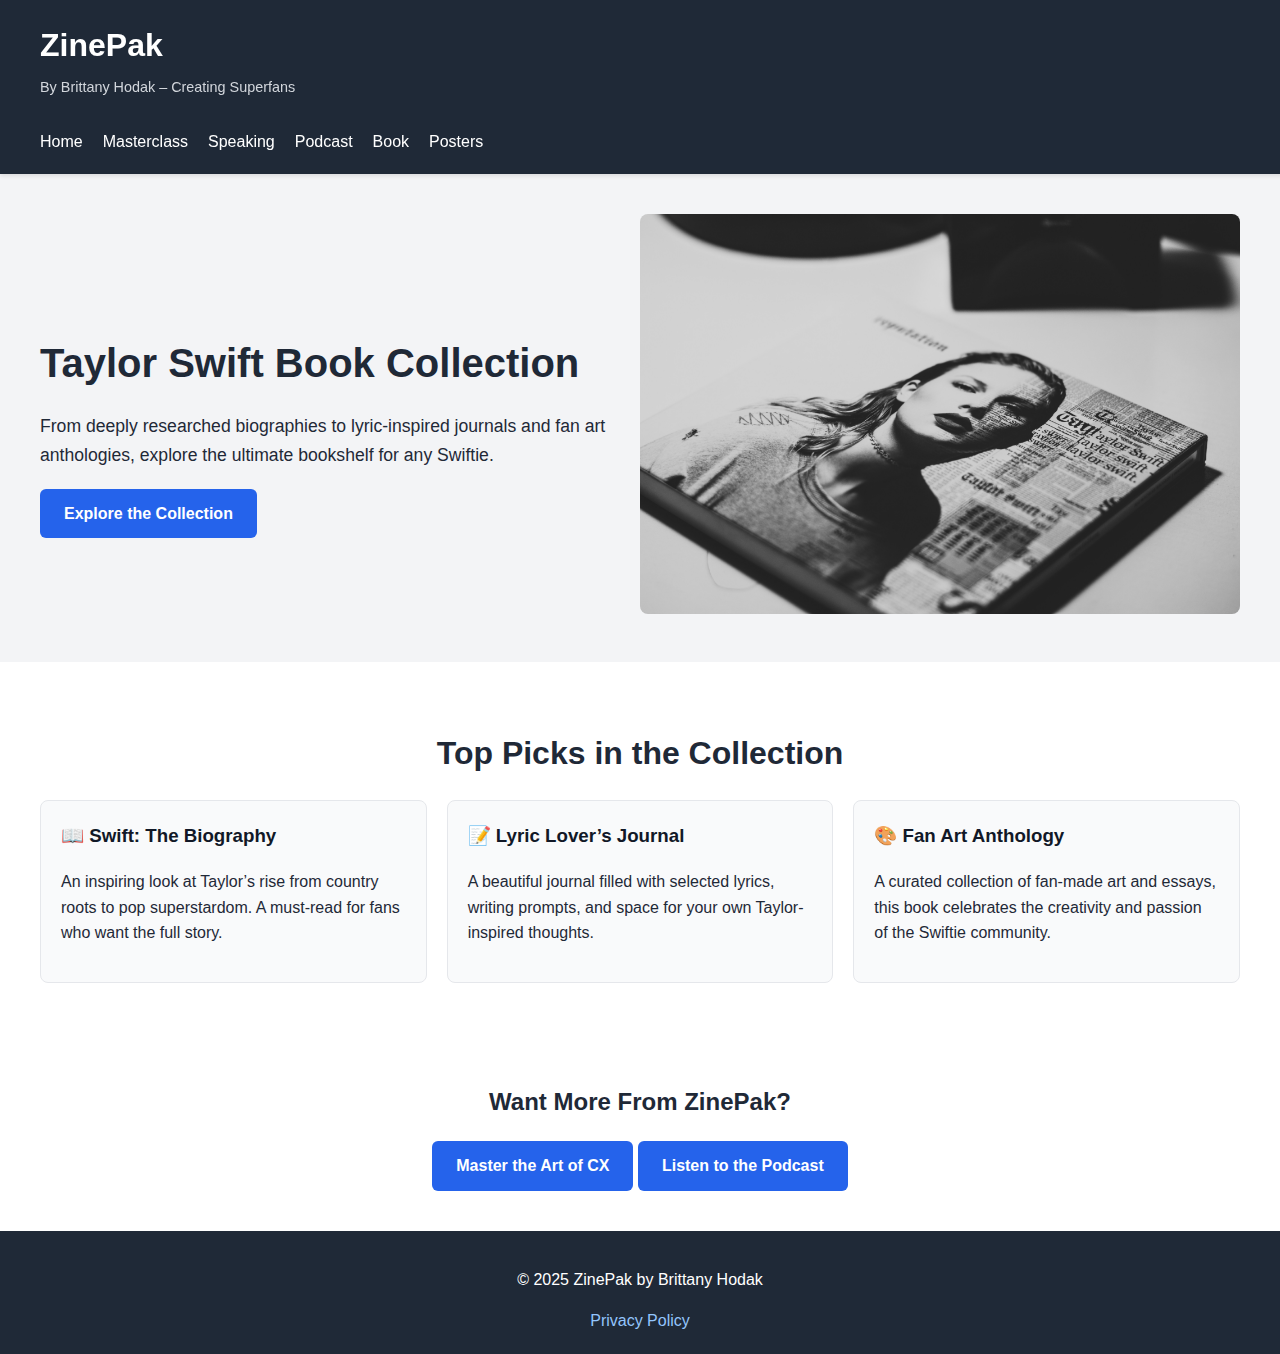
==== book.html @ e821c4bd "initial commit" ====
<!DOCTYPE html>
<html lang="en">

<head>
  <meta charset="UTF-8" />
  <meta name="viewport" content="width=device-width, initial-scale=1.0" />
  <title>Taylor Swift Book Collection – A Journey Through Lyrics & Life</title>
  <meta name="description"
    content="Explore exclusive Taylor Swift books, from collector editions to lyric journals. Perfect for Swifties who want more than just music." />
  <link rel="stylesheet" href="style.css" />

  <!-- Google Analytics -->
  <script async src="https://www.googletagmanager.com/gtag/js?id=UA-XXXXX-Y"></script>
  <script>
    window.dataLayer = window.dataLayer || [];
    function gtag() { dataLayer.push(arguments); }
    gtag('js', new Date());
    gtag('config', 'UA-XXXXX-Y');
  </script>
</head>

<body>
  <header class="site-header">
    <div class="logo">
      <h1>ZinePak</h1>
      <p class="tagline">By Brittany Hodak – Creating Superfans</p>
    </div>
    <nav class="main-nav">
      <ul>
        <li><a href="index.html">Home</a></li>
        <li><a href="masterclass.html">Masterclass</a></li>
        <li><a href="speaking.html">Speaking</a></li>
        <li><a href="podcast.html">Podcast</a></li>
        <li><a href="book.html" class="active">Book</a></li>
        <li><a href="posters.html">Posters</a></li>
      </ul>
    </nav>
  </header>

  <main>
    <section class="hero">
      <div class="hero-text">
        <h2>Taylor Swift Book Collection</h2>
        <p>From deeply researched biographies to lyric-inspired journals and fan art anthologies, explore the ultimate
          bookshelf for any Swiftie.</p>
        <a href="#" class="cta-button">Explore the Collection</a>
      </div>
      <div class="hero-image">
        <img src="assets/images/taylor-swift-book.jpg" alt="Taylor Swift Book Covers and Collections" />
      </div>
    </section>

    <section class="features">
      <h2>Top Picks in the Collection</h2>
      <div class="feature-grid">
        <div class="feature">
          <h3>📖 Swift: The Biography</h3>
          <p>An inspiring look at Taylor’s rise from country roots to pop superstardom. A must-read for fans who want
            the full story.</p>
        </div>
        <div class="feature">
          <h3>📝 Lyric Lover’s Journal</h3>
          <p>A beautiful journal filled with selected lyrics, writing prompts, and space for your own Taylor-inspired
            thoughts.</p>
        </div>
        <div class="feature">
          <h3>🎨 Fan Art Anthology</h3>
          <p>A curated collection of fan-made art and essays, this book celebrates the creativity and passion of the
            Swiftie community.</p>
        </div>
      </div>
    </section>

    <section class="cta-section" style="text-align:center; padding: 40px;">
      <h2>Want More From ZinePak?</h2>
      <a href="masterclass.html" class="cta-button">Master the Art of CX</a>
      <a href="podcast.html" class="cta-button">Listen to the Podcast</a>
    </section>
  </main>

  <footer>
    <div class="footer-content">
      <p>&copy; 2025 ZinePak by Brittany Hodak</p>
      <a href="privacy.html">Privacy Policy</a>
    </div>
  </footer>
</body>

</html>
---- style.css ----
/* Global styles */
body {
  margin: 0;
  padding: 0;
  font-family: "Segoe UI", Tahoma, Geneva, Verdana, sans-serif;
  background-color: #ffffff;
  color: #1f2937;
  line-height: 1.6;
}

a {
  color: #2563eb;
  text-decoration: none;
}

a:hover {
  text-decoration: underline;
}

/* Header */
.site-header {
  background-color: #1f2937;
  color: #ffffff;
  padding: 20px 40px;
  display: flex;
  flex-direction: column;
  align-items: flex-start;
  position: sticky;
  top: 0;
  z-index: 999;
  width: 100%;
  box-shadow: 0 2px 4px rgba(0, 0, 0, 0.1);
}

.logo h1 {
  margin: 0;
  font-size: 2em;
}

.logo .tagline {
  font-size: 0.9em;
  margin-top: 5px;
  color: #d1d5db;
}

.main-nav ul {
  list-style: none;
  padding: 0;
  margin: 15px 0 0;
  display: flex;
  flex-wrap: wrap;
  gap: 20px;
  flex-direction: row;
}

.main-nav a {
  color: #ffffff;
  font-weight: 500;
}

/* Hero section */
.hero {
  display: flex;
  flex-wrap: wrap;
  align-items: center;
  padding: 40px;
  background-color: #f3f4f6;
}

.hero-text {
  flex: 1 1 300px;
}

.hero-text h2 {
  font-size: 2.5em;
  margin-bottom: 10px;
}

.hero-text p {
  font-size: 1.1em;
  margin-bottom: 20px;
}

.cta-button {
  display: inline-block;
  padding: 12px 24px;
  background-color: #2563eb;
  color: #fff;
  border-radius: 6px;
  font-weight: bold;
  transition: background-color 0.3s ease;
}

.cta-button:hover {
  background-color: #1d4ed8;
}

.hero-image {
  flex: 1 1 300px;
  text-align: center;
}

.hero-image img {
  max-width: 100%;
  border-radius: 8px;
}

/* Features section */
.features {
  padding: 40px;
  background-color: #ffffff;
}

.features h2 {
  font-size: 2em;
  margin-bottom: 20px;
  text-align: center;
}

.feature-grid {
  display: grid;
  grid-template-columns: repeat(auto-fit, minmax(250px, 1fr));
  gap: 20px;
  margin-top: 20px;
}

.feature {
  padding: 20px;
  background-color: #f9fafb;
  border-radius: 8px;
  border: 1px solid #e5e7eb;
  transition: transform 0.3s ease;
}

.feature:hover {
  transform: translateY(-5px);
}

.feature h3 {
  margin-top: 0;
  color: #111827;
}

/* Testimonials section */
.testimonials {
  padding: 40px;
  background-color: #f3f4f6;
  text-align: center;
}

.testimonials img {
  max-width: 300px;
  margin: 20px 0;
}

.testimonials .quote {
  font-style: italic;
  font-weight: 500;
  color: #374151;
}

/* Footer */
footer {
  background-color: #1f2937;
  color: #ffffff;
  padding: 20px 40px;
  text-align: center;
}

footer a {
  color: #93c5fd;
}

@media (max-width: 1024px) {
  .hero {
    padding: 30px 20px;
  }

  .features {
    padding: 30px 20px;
  }

  .feature-grid {
    grid-template-columns: repeat(auto-fit, minmax(220px, 1fr));
  }

  .hero-text h2 {
    font-size: 2em;
  }

  .hero-text p {
    font-size: 1em;
  }
}

@media (max-width: 768px) {
  .site-header {
    padding: 15px 20px;
  }

  .logo h1 {
    font-size: 1.5em;
  }

  .logo .tagline {
    font-size: 0.9em;
  }

  .main-nav ul {
    flex-direction: column;
    gap: 10px;
  }

  .main-nav a {
    display: block;
    padding: 8px 0;
    font-size: 1rem;
  }

  .hero {
    flex-direction: column;
    text-align: center;
  }

  .hero-text {
    margin-bottom: 20px;
  }

  .cta-button {
    width: 100%;
    max-width: 280px;
    margin: 10px auto;
    font-size: 1rem;
  }

  .hero-image img {
    max-width: 100%;
    height: auto;
  }

  .features h2,
  .cta-section h2 {
    font-size: 1.6em;
  }

  .feature {
    padding: 15px;
  }

  footer {
    padding: 20px 20px;
  }

  .feature-grid {
    grid-template-columns: 1fr;
  }

  .cta-section {
    padding: 30px 20px;
  }
}
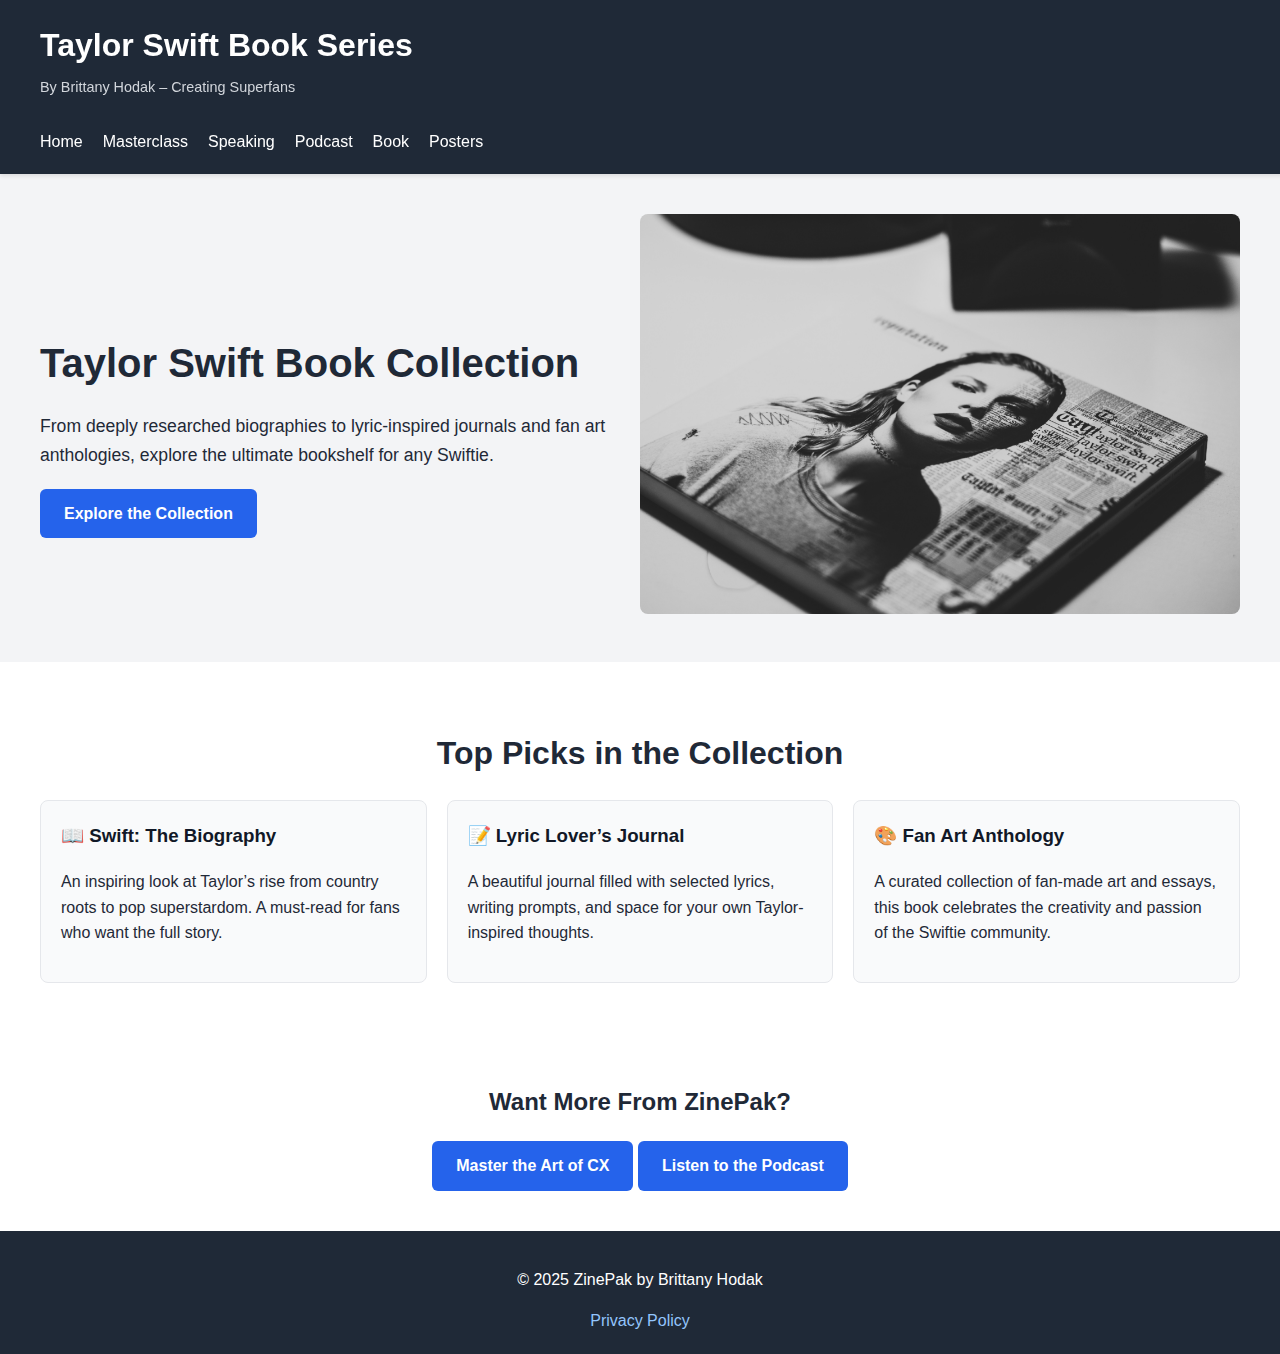
==== commit e405dbfa: "updated h1 on all pages" ====
--- a/book.html
+++ b/book.html
@@ -22,7 +22,7 @@
 <body>
   <header class="site-header">
     <div class="logo">
-      <h1>ZinePak</h1>
+      <h1>Taylor Swift Book Series</h1>
       <p class="tagline">By Brittany Hodak – Creating Superfans</p>
     </div>
     <nav class="main-nav">
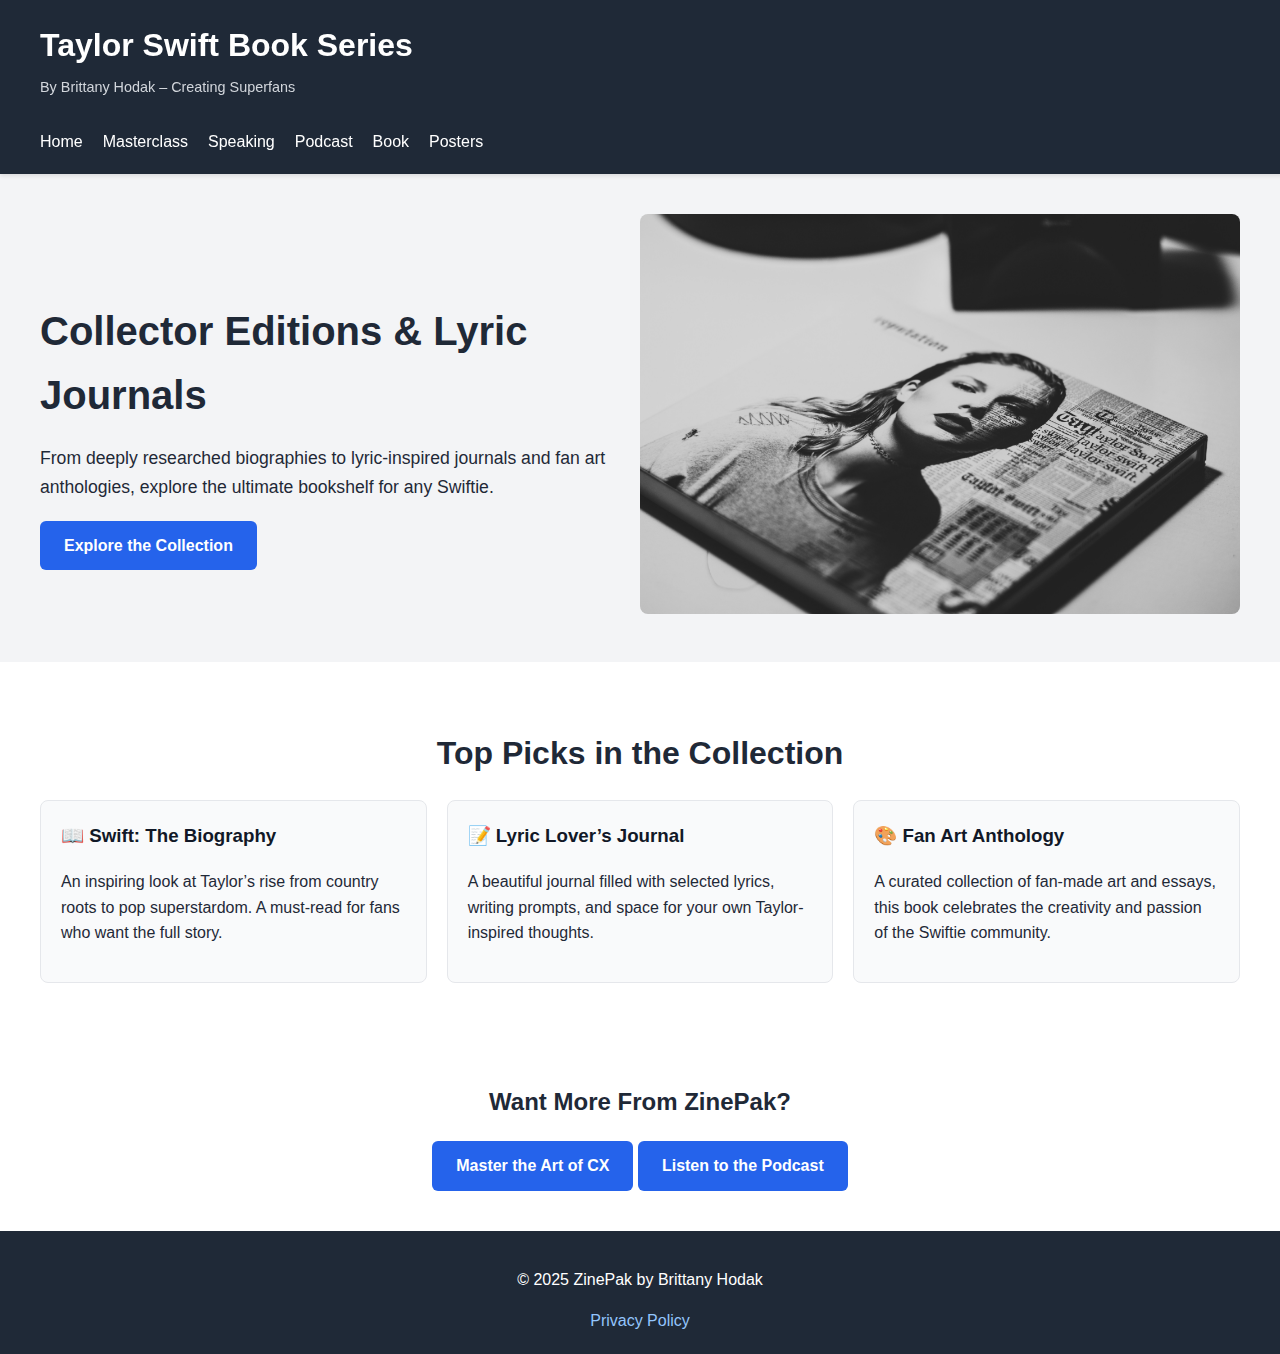
==== commit 807f5fbd: "updated h2 on all pages" ====
--- a/book.html
+++ b/book.html
@@ -40,7 +40,7 @@
   <main>
     <section class="hero">
       <div class="hero-text">
-        <h2>Taylor Swift Book Collection</h2>
+        <h2>Collector Editions & Lyric Journals</h2>
         <p>From deeply researched biographies to lyric-inspired journals and fan art anthologies, explore the ultimate
           bookshelf for any Swiftie.</p>
         <a href="#" class="cta-button">Explore the Collection</a>
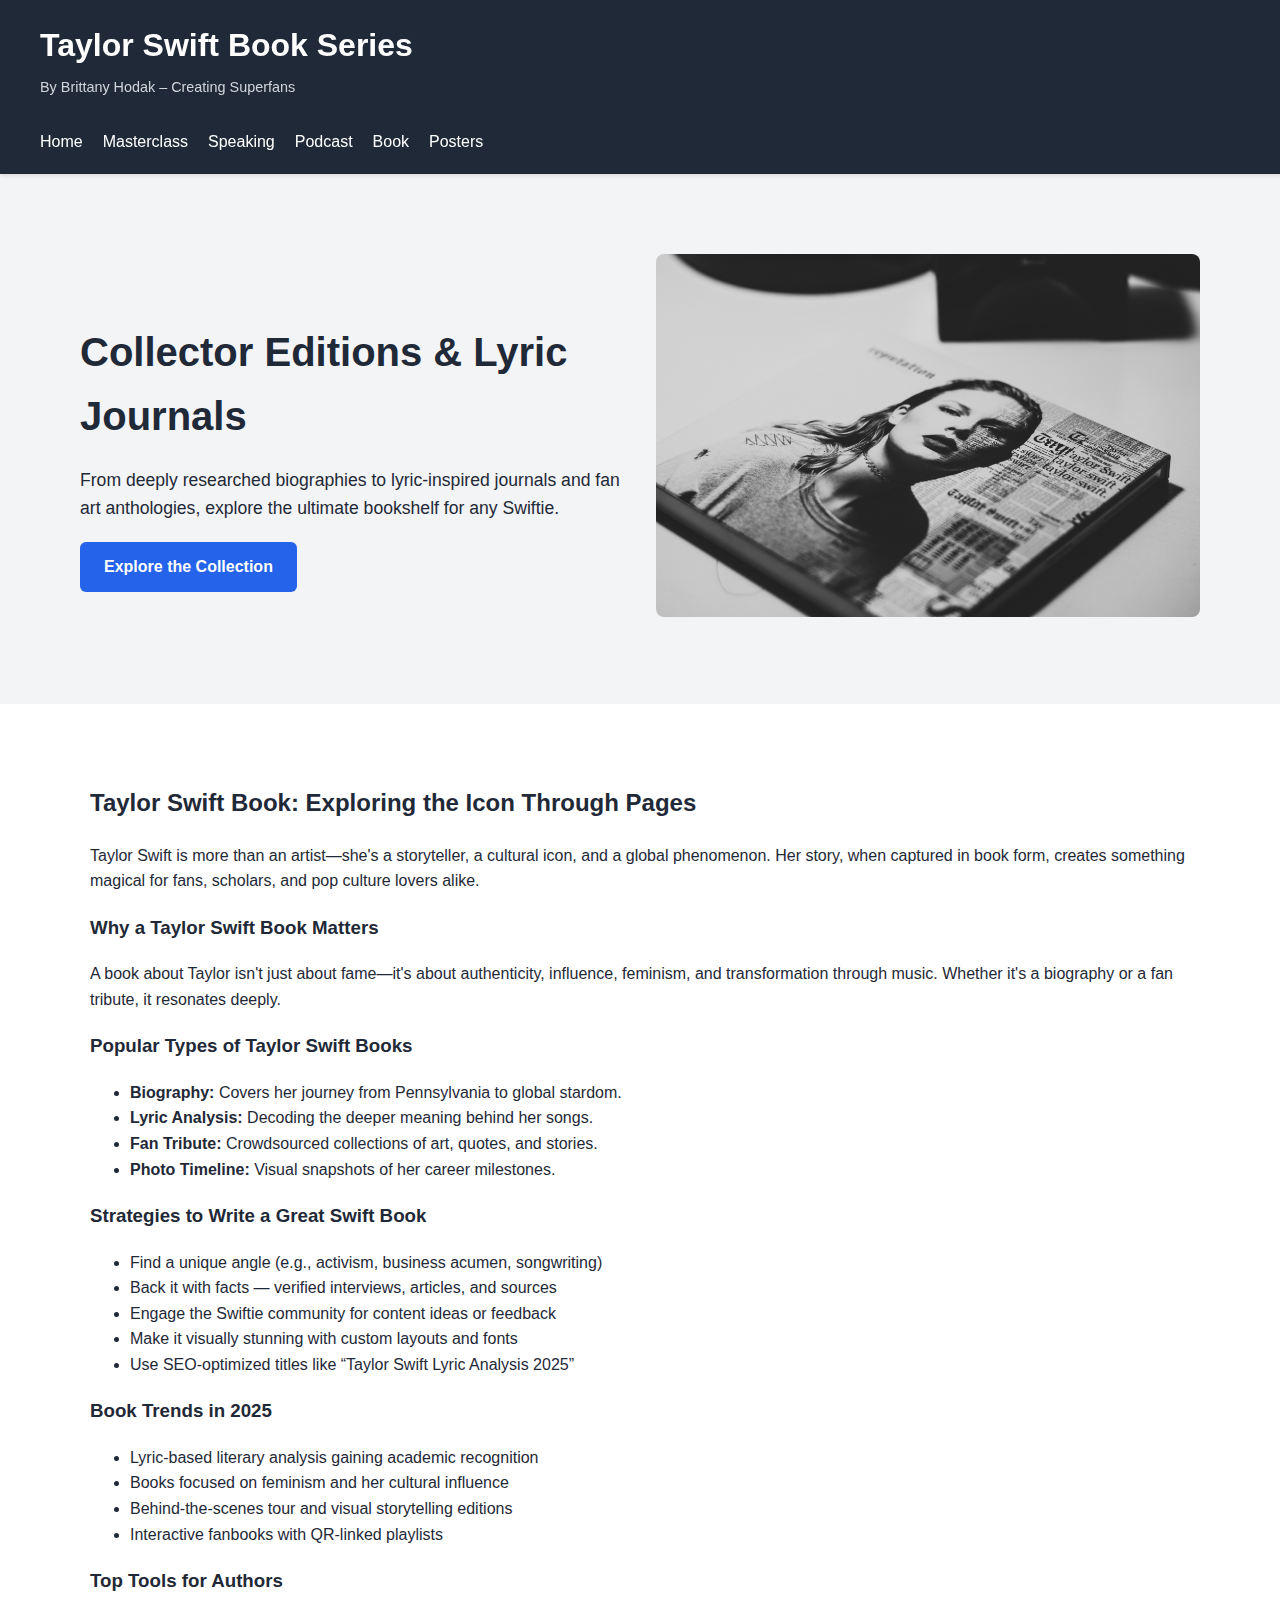
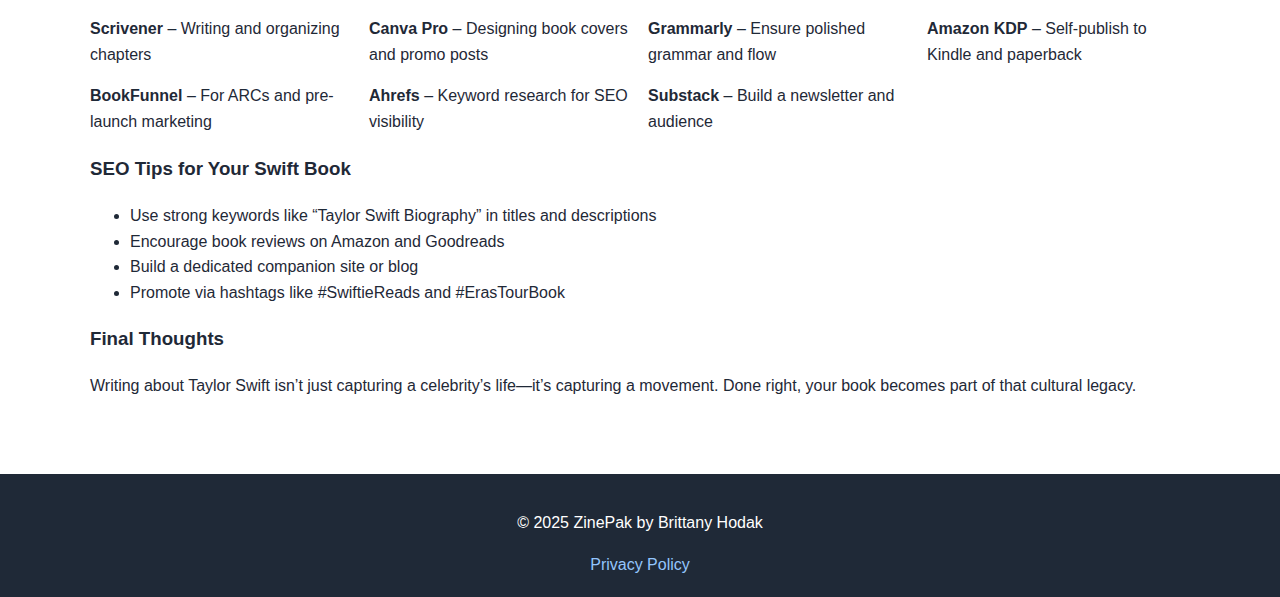
==== commit 62aaef7c: "latest commit" ====
--- a/book.html
+++ b/book.html
@@ -6,16 +6,16 @@
   <meta name="viewport" content="width=device-width, initial-scale=1.0" />
   <title>Taylor Swift Book Collection – A Journey Through Lyrics & Life</title>
   <meta name="description"
-    content="Explore exclusive Taylor Swift books, from collector editions to lyric journals. Perfect for Swifties who want more than just music." />
+    content="Discover the best Taylor Swift books—from biographies to exclusive lyric collections. Perfect for Swifties and collectors.">
   <link rel="stylesheet" href="style.css" />
 
   <!-- Google Analytics -->
-  <script async src="https://www.googletagmanager.com/gtag/js?id=UA-XXXXX-Y"></script>
+  <script async src="https://www.googletagmanager.com/gtag/js?id=G-DYWKJ2KKBQ"></script>
   <script>
     window.dataLayer = window.dataLayer || [];
     function gtag() { dataLayer.push(arguments); }
     gtag('js', new Date());
-    gtag('config', 'UA-XXXXX-Y');
+    gtag('config', 'G-DYWKJ2KKBQ');
   </script>
 </head>
 
@@ -25,6 +25,7 @@
       <h1>Taylor Swift Book Series</h1>
       <p class="tagline">By Brittany Hodak – Creating Superfans</p>
     </div>
+    <button class="hamburger" onclick="document.querySelector('.main-nav ul').classList.toggle('show')">☰</button>
     <nav class="main-nav">
       <ul>
         <li><a href="index.html">Home</a></li>
@@ -38,43 +39,80 @@
   </header>
 
   <main>
+    <!-- HERO -->
     <section class="hero">
-      <div class="hero-text">
-        <h2>Collector Editions & Lyric Journals</h2>
-        <p>From deeply researched biographies to lyric-inspired journals and fan art anthologies, explore the ultimate
-          bookshelf for any Swiftie.</p>
-        <a href="#" class="cta-button">Explore the Collection</a>
-      </div>
-      <div class="hero-image">
-        <img src="assets/images/taylor-swift-book.jpg" alt="Taylor Swift Book Covers and Collections" />
-      </div>
-    </section>
-
-    <section class="features">
-      <h2>Top Picks in the Collection</h2>
-      <div class="feature-grid">
-        <div class="feature">
-          <h3>📖 Swift: The Biography</h3>
-          <p>An inspiring look at Taylor’s rise from country roots to pop superstardom. A must-read for fans who want
-            the full story.</p>
+      <div class="hero-container">
+        <div class="hero-text">
+          <h2>Collector Editions & Lyric Journals</h2>
+          <p>From deeply researched biographies to lyric-inspired journals and fan art anthologies, explore the ultimate
+            bookshelf for any Swiftie.</p>
+          <a href="#" class="cta-button">Explore the Collection</a>
         </div>
-        <div class="feature">
-          <h3>📝 Lyric Lover’s Journal</h3>
-          <p>A beautiful journal filled with selected lyrics, writing prompts, and space for your own Taylor-inspired
-            thoughts.</p>
-        </div>
-        <div class="feature">
-          <h3>🎨 Fan Art Anthology</h3>
-          <p>A curated collection of fan-made art and essays, this book celebrates the creativity and passion of the
-            Swiftie community.</p>
+        <div class="hero-image">
+          <img src="assets/images/taylor-swift-book.jpg" alt="Taylor Swift Book Covers and Collections" />
         </div>
       </div>
     </section>
 
-    <section class="cta-section" style="text-align:center; padding: 40px;">
-      <h2>Want More From ZinePak?</h2>
-      <a href="masterclass.html" class="cta-button">Master the Art of CX</a>
-      <a href="podcast.html" class="cta-button">Listen to the Podcast</a>
+    <!-- CONTENT SECTION -->
+    <section class="content-section">
+      <div class="container">
+        <h2>Taylor Swift Book: Exploring the Icon Through Pages</h2>
+        <p>Taylor Swift is more than an artist—she's a storyteller, a cultural icon, and a global phenomenon. Her story,
+          when captured in book form, creates something magical for fans, scholars, and pop culture lovers alike.</p>
+
+        <h3>Why a Taylor Swift Book Matters</h3>
+        <p>A book about Taylor isn't just about fame—it's about authenticity, influence, feminism, and transformation
+          through music. Whether it's a biography or a fan tribute, it resonates deeply.</p>
+
+        <h3>Popular Types of Taylor Swift Books</h3>
+        <ul>
+          <li><strong>Biography:</strong> Covers her journey from Pennsylvania to global stardom.</li>
+          <li><strong>Lyric Analysis:</strong> Decoding the deeper meaning behind her songs.</li>
+          <li><strong>Fan Tribute:</strong> Crowdsourced collections of art, quotes, and stories.</li>
+          <li><strong>Photo Timeline:</strong> Visual snapshots of her career milestones.</li>
+        </ul>
+
+        <h3>Strategies to Write a Great Swift Book</h3>
+        <ul>
+          <li>Find a unique angle (e.g., activism, business acumen, songwriting)</li>
+          <li>Back it with facts — verified interviews, articles, and sources</li>
+          <li>Engage the Swiftie community for content ideas or feedback</li>
+          <li>Make it visually stunning with custom layouts and fonts</li>
+          <li>Use SEO-optimized titles like “Taylor Swift Lyric Analysis 2025”</li>
+        </ul>
+
+        <h3>Book Trends in 2025</h3>
+        <ul>
+          <li>Lyric-based literary analysis gaining academic recognition</li>
+          <li>Books focused on feminism and her cultural influence</li>
+          <li>Behind-the-scenes tour and visual storytelling editions</li>
+          <li>Interactive fanbooks with QR-linked playlists</li>
+        </ul>
+
+        <h3>Top Tools for Authors</h3>
+        <div class="tool-grid">
+          <div><strong>Scrivener</strong> – Writing and organizing chapters</div>
+          <div><strong>Canva Pro</strong> – Designing book covers and promo posts</div>
+          <div><strong>Grammarly</strong> – Ensure polished grammar and flow</div>
+          <div><strong>Amazon KDP</strong> – Self-publish to Kindle and paperback</div>
+          <div><strong>BookFunnel</strong> – For ARCs and pre-launch marketing</div>
+          <div><strong>Ahrefs</strong> – Keyword research for SEO visibility</div>
+          <div><strong>Substack</strong> – Build a newsletter and audience</div>
+        </div>
+
+        <h3>SEO Tips for Your Swift Book</h3>
+        <ul>
+          <li>Use strong keywords like “Taylor Swift Biography” in titles and descriptions</li>
+          <li>Encourage book reviews on Amazon and Goodreads</li>
+          <li>Build a dedicated companion site or blog</li>
+          <li>Promote via hashtags like #SwiftieReads and #ErasTourBook</li>
+        </ul>
+
+        <h3>Final Thoughts</h3>
+        <p>Writing about Taylor Swift isn’t just capturing a celebrity’s life—it’s capturing a movement. Done right,
+          your book becomes part of that cultural legacy.</p>
+      </div>
     </section>
   </main>
 
--- a/style.css
+++ b/style.css
@@ -43,6 +43,12 @@
   color: #d1d5db;
 }
 
+/* Nav */
+.main-nav {
+  width: 100%;
+  position: relative;
+}
+
 .main-nav ul {
   list-style: none;
   padding: 0;
@@ -58,6 +64,19 @@
   font-weight: 500;
 }
 
+/* Hamburger menu */
+.hamburger {
+  display: none;
+  font-size: 1.8rem;
+  background: none;
+  border: none;
+  color: white;
+  cursor: pointer;
+  position: absolute;
+  top: 0;
+  right: 0;
+}
+
 /* Hero section */
 .hero {
   display: flex;
@@ -171,6 +190,78 @@
   color: #93c5fd;
 }
 
+/* Utility Layouts */
+.hero-container {
+  display: flex;
+  flex-wrap: wrap;
+  align-items: center;
+  justify-content: space-between;
+  gap: 2rem;
+  padding: 40px;
+}
+
+.hero-text,
+.hero-image {
+  flex: 1;
+  min-width: 300px;
+}
+
+.content-section .container {
+  max-width: 1100px;
+  margin: 40px auto;
+  padding: 20px;
+}
+
+.tool-grid {
+  display: grid;
+  grid-template-columns: repeat(auto-fit, minmax(250px, 1fr));
+  gap: 1rem;
+  margin: 20px 0;
+}
+
+/* Responsive Queries */
+
+.hamburger {
+  display: none;
+  font-size: 1.8rem;
+  background: none;
+  border: none;
+  color: white;
+  cursor: pointer;
+  margin-left: auto;
+  padding: 10px;
+}
+
+/* Mobile layout fix */
+@media (max-width: 768px) {
+  .site-header {
+    flex-direction: column;
+    align-items: flex-start;
+  }
+
+  .hamburger {
+    display: block;
+    position: absolute;
+    top: 20px;
+    right: 40px;
+    z-index: 1001;
+  }
+
+  .main-nav ul {
+    flex-direction: column;
+    gap: 10px;
+    display: none;
+    background-color: #1f2937;
+    padding: 15px 20px;
+    margin-top: 50px;
+    width: 100%;
+  }
+
+  .main-nav ul.show {
+    display: flex;
+  }
+}
+
 @media (max-width: 1024px) {
   .hero {
     padding: 30px 20px;
@@ -209,12 +300,24 @@
   .main-nav ul {
     flex-direction: column;
     gap: 10px;
+    display: none;
+    background-color: #1f2937;
+    padding: 15px;
+    margin: 0;
+  }
+
+  .main-nav ul.show {
+    display: flex;
   }
 
   .main-nav a {
     display: block;
     padding: 8px 0;
     font-size: 1rem;
+  }
+
+  .hamburger {
+    display: block;
   }
 
   .hero {
